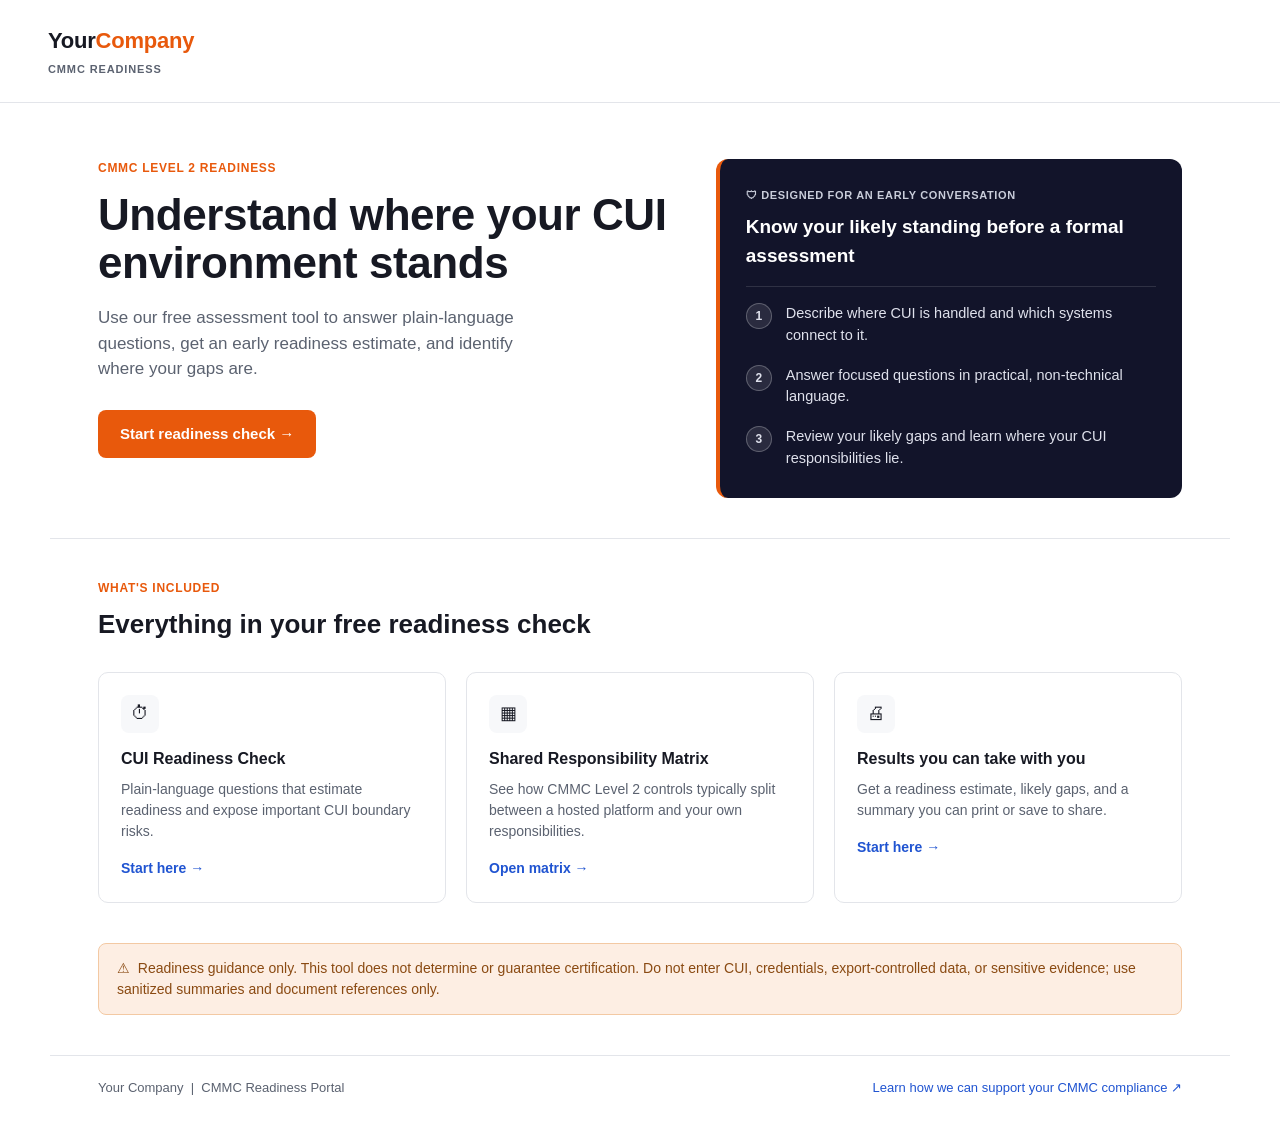
==== cmmc-readiness/index.html @ c978ec54 "Add CMMC Level 2 readiness self-assessment web app Static, dependency-free landing page + questionna" ====
<!doctype html>
<html lang="en">
<head>
  <meta charset="utf-8">
  <meta name="viewport" content="width=device-width, initial-scale=1">
  <title>CMMC Readiness Check</title>
  <link rel="stylesheet" href="styles.css">
</head>
<body>

  <header class="site-header">
    <div class="brand">
      <span class="brand-mark">Your<span>Company</span></span>
    </div>
    <div class="brand-sub" style="margin-top:4px;">CMMC Readiness</div>
  </header>

  <section class="hero">
    <div>
      <div class="eyebrow">CMMC Level 2 readiness</div>
      <h1>Understand where your CUI environment stands</h1>
      <p class="lead">
        Use our free assessment tool to answer plain-language questions, get an early
        readiness estimate, and identify where your gaps are.
      </p>
      <a class="btn btn-primary" href="app.html">Start readiness check &rarr;</a>
    </div>

    <div class="hero-card">
      <div class="tag">&#128737; Designed for an early conversation</div>
      <h3>Know your likely standing before a formal assessment</h3>
      <hr>
      <ol class="hero-steps">
        <li><span class="step-num">1</span><span>Describe where CUI is handled and which systems connect to it.</span></li>
        <li><span class="step-num">2</span><span>Answer focused questions in practical, non-technical language.</span></li>
        <li><span class="step-num">3</span><span>Review your likely gaps and learn where your CUI responsibilities lie.</span></li>
      </ol>
    </div>
  </section>

  <hr class="section-divider">

  <section class="section">
    <div class="eyebrow">What's included</div>
    <h2>Everything in your free readiness check</h2>
    <div class="card-grid">
      <div class="card">
        <div class="icon">&#9201;</div>
        <h3>CUI Readiness Check</h3>
        <p>Plain-language questions that estimate readiness and expose important CUI boundary risks.</p>
        <a href="app.html">Start here &rarr;</a>
      </div>
      <div class="card">
        <div class="icon">&#9638;</div>
        <h3>Shared Responsibility Matrix</h3>
        <p>See how CMMC Level 2 controls typically split between a hosted platform and your own responsibilities.</p>
        <a href="app.html">Open matrix &rarr;</a>
      </div>
      <div class="card">
        <div class="icon">&#128424;</div>
        <h3>Results you can take with you</h3>
        <p>Get a readiness estimate, likely gaps, and a summary you can print or save to share.</p>
        <a href="app.html">Start here &rarr;</a>
      </div>
    </div>
  </section>

  <section class="section" style="padding-top:0;">
    <div class="notice warning">
      &#9888;&nbsp; Readiness guidance only. This tool does not determine or guarantee certification.
      Do not enter CUI, credentials, export-controlled data, or sensitive evidence; use sanitized summaries and document references only.
    </div>
  </section>

  <footer class="site-footer">
    <span>Your Company &nbsp;|&nbsp; CMMC Readiness Portal</span>
    <a href="#">Learn how we can support your CMMC compliance &#8599;</a>
  </footer>

</body>
</html>
---- cmmc-readiness/styles.css ----
/* ==========================================================================
   CMMC Readiness Check — theme
   To re-skin: change the variables below (colors, logo text) and you're done.
   ========================================================================== */
:root {
  --color-bg: #ffffff;
  --color-bg-alt: #f7f8fa;
  --color-text: #171923;
  --color-text-muted: #5b6270;
  --color-border: #e3e5ea;

  --color-primary: #e8590c;      /* accent / CTA color */
  --color-primary-dark: #c94a09;
  --color-navy: #12142a;         /* dark panel / sidebar */
  --color-navy-alt: #1b1d38;

  --color-warning-bg: #fdeee3;
  --color-warning-border: #f3c9a3;
  --color-warning-text: #8a4a12;

  --color-caution-bg: #fff8e1;
  --color-caution-border: #f0dfa0;
  --color-caution-text: #6b5510;

  --color-tip-bg: #eef7f1;
  --color-tip-border: #cfe8d6;
  --color-tip-text: #205a35;

  --color-success: #1a7f4f;
  --color-link: #2054d1;

  --radius: 10px;
  --font: -apple-system, BlinkMacSystemFont, "Segoe UI", Roboto, Helvetica, Arial, sans-serif;
}

* { box-sizing: border-box; }

body {
  margin: 0;
  font-family: var(--font);
  color: var(--color-text);
  background: var(--color-bg);
  line-height: 1.5;
}

a { color: var(--color-link); text-decoration: none; }
a:hover { text-decoration: underline; }

.eyebrow {
  font-size: 12px;
  font-weight: 700;
  letter-spacing: 0.06em;
  text-transform: uppercase;
  color: var(--color-primary);
}

.btn {
  display: inline-flex;
  align-items: center;
  gap: 8px;
  border: none;
  border-radius: 8px;
  padding: 13px 22px;
  font-size: 15px;
  font-weight: 600;
  cursor: pointer;
  font-family: inherit;
}
.btn-primary { background: var(--color-primary); color: #fff; }
.btn-primary:hover { background: var(--color-primary-dark); }
.btn-primary:disabled { background: #f0b48a; cursor: not-allowed; }
.btn-secondary { background: transparent; color: var(--color-text); border: 1px solid var(--color-border); }
.btn-secondary:hover { background: var(--color-bg-alt); }

/* ---------- Landing page ---------- */
.site-header {
  padding: 24px 48px;
  border-bottom: 1px solid var(--color-border);
}
.brand { display: flex; align-items: baseline; gap: 12px; }
.brand-mark {
  font-size: 22px;
  font-weight: 800;
  letter-spacing: -0.01em;
  color: var(--color-text);
}
.brand-mark span { color: var(--color-primary); }
.brand-sub {
  font-size: 11px;
  font-weight: 700;
  letter-spacing: 0.08em;
  color: var(--color-text-muted);
  text-transform: uppercase;
}

.hero {
  max-width: 1180px;
  margin: 0 auto;
  padding: 56px 48px 40px;
  display: grid;
  grid-template-columns: 1.1fr 0.9fr;
  gap: 48px;
  align-items: start;
}
@media (max-width: 860px) { .hero { grid-template-columns: 1fr; } }

.hero h1 {
  font-size: 44px;
  line-height: 1.1;
  margin: 14px 0 18px;
  font-weight: 800;
  letter-spacing: -0.01em;
}
.hero p.lead {
  font-size: 17px;
  color: var(--color-text-muted);
  max-width: 46ch;
  margin-bottom: 28px;
}

.hero-card {
  background: var(--color-navy);
  color: #fff;
  border-radius: 12px;
  padding: 28px 26px;
  border-left: 4px solid var(--color-primary);
}
.hero-card .tag {
  display: flex;
  align-items: center;
  gap: 8px;
  font-size: 11px;
  font-weight: 700;
  letter-spacing: 0.06em;
  text-transform: uppercase;
  color: #c9cdda;
  margin-bottom: 10px;
}
.hero-card h3 { font-size: 19px; margin: 0 0 16px; font-weight: 700; }
.hero-card hr { border: none; border-top: 1px solid rgba(255,255,255,0.12); margin: 16px 0; }
.hero-steps { list-style: none; padding: 0; margin: 0; display: flex; flex-direction: column; gap: 18px; }
.hero-steps li { display: flex; gap: 14px; font-size: 14.5px; color: #dfe1ec; }
.step-num {
  flex: none;
  width: 26px; height: 26px;
  border-radius: 50%;
  background: rgba(255,255,255,0.1);
  border: 1px solid rgba(255,255,255,0.25);
  display: flex; align-items: center; justify-content: center;
  font-size: 12px; font-weight: 700;
}

.section {
  max-width: 1180px;
  margin: 0 auto;
  padding: 40px 48px;
}
.section-divider { border: none; border-top: 1px solid var(--color-border); max-width: 1180px; margin: 0 auto; }
.section h2 { font-size: 26px; margin: 8px 0 28px; font-weight: 800; }

.card-grid {
  display: grid;
  grid-template-columns: repeat(3, 1fr);
  gap: 20px;
}
@media (max-width: 860px) { .card-grid { grid-template-columns: 1fr; } }

.card {
  border: 1px solid var(--color-border);
  border-radius: var(--radius);
  padding: 22px;
}
.card .icon {
  width: 38px; height: 38px;
  border-radius: 8px;
  background: var(--color-bg-alt);
  display: flex; align-items: center; justify-content: center;
  font-size: 18px;
  margin-bottom: 14px;
}
.card h3 { font-size: 16px; margin: 0 0 8px; }
.card p { font-size: 14px; color: var(--color-text-muted); margin: 0 0 14px; }
.card a { font-size: 14px; font-weight: 600; }

.notice {
  border-radius: 8px;
  padding: 14px 18px;
  font-size: 14px;
  display: flex;
  gap: 10px;
  align-items: flex-start;
}
.notice.warning { background: var(--color-warning-bg); border: 1px solid var(--color-warning-border); color: var(--color-warning-text); }
.notice.caution { background: var(--color-caution-bg); border: 1px solid var(--color-caution-border); color: var(--color-caution-text); }
.notice.tip { background: var(--color-tip-bg); border: 1px solid var(--color-tip-border); color: var(--color-tip-text); }

.site-footer {
  max-width: 1180px;
  margin: 0 auto;
  padding: 22px 48px 40px;
  display: flex;
  justify-content: space-between;
  align-items: center;
  font-size: 13px;
  color: var(--color-text-muted);
  border-top: 1px solid var(--color-border);
}

/* ---------- App shell (questionnaire) ---------- */
.app-shell { display: flex; min-height: 100vh; }

.sidebar {
  width: 240px;
  flex: none;
  background: var(--color-navy);
  color: #fff;
  padding: 24px 18px;
}
.sidebar-title { font-size: 15px; font-weight: 700; margin: 0 0 2px; }
.sidebar-sub { font-size: 12px; color: #a9adc0; margin: 0 0 22px; }
.nav-list { list-style: none; margin: 0; padding: 0; display: flex; flex-direction: column; gap: 2px; }
.nav-item {
  display: flex; align-items: center; gap: 10px;
  padding: 10px 12px;
  border-radius: 7px;
  font-size: 14px;
  color: #cfd2e2;
  cursor: pointer;
}
.nav-item:hover { background: rgba(255,255,255,0.06); }
.nav-item.active { background: rgba(255,255,255,0.1); color: #fff; font-weight: 600; }

.main {
  flex: 1;
  min-width: 0;
  background: var(--color-bg-alt);
  padding: 28px 40px 100px;
}
.main-inner { max-width: 920px; margin: 0 auto; display: flex; flex-direction: column; gap: 18px; }

.panel {
  background: #fff;
  border: 1px solid var(--color-border);
  border-radius: var(--radius);
  padding: 22px 24px;
}

.progress-head { display: flex; justify-content: space-between; align-items: baseline; margin-bottom: 10px; }
.progress-label { font-size: 13px; color: var(--color-text-muted); }
.progress-count { font-size: 22px; font-weight: 800; }
.progress-pct { font-size: 13px; color: var(--color-text-muted); }
.progress-track { height: 8px; background: var(--color-border); border-radius: 999px; overflow: hidden; }
.progress-fill { height: 100%; background: var(--color-primary); border-radius: 999px; transition: width 0.2s ease; }

.field-grid { display: grid; grid-template-columns: repeat(3, 1fr); gap: 16px; }
@media (max-width: 720px) { .field-grid { grid-template-columns: 1fr; } }
.field label { display: block; font-size: 13px; font-weight: 600; margin-bottom: 6px; }
.field input, .field select {
  width: 100%;
  padding: 10px 12px;
  border-radius: 7px;
  border: 1px solid var(--color-border);
  font-size: 14px;
  font-family: inherit;
  background: #fff;
}
.field input:focus, .field select:focus { outline: 2px solid var(--color-primary); outline-offset: 1px; }

.section-title { font-size: 16px; font-weight: 700; margin: 0 0 4px; }
.section-desc { font-size: 13.5px; color: var(--color-text-muted); margin: 0 0 16px; }

.badge {
  display: inline-block;
  background: var(--color-caution-bg);
  border: 1px solid var(--color-caution-border);
  color: var(--color-caution-text);
  font-size: 12px;
  font-weight: 700;
  padding: 3px 10px;
  border-radius: 999px;
}

.question {
  display: flex;
  gap: 16px;
  padding: 20px 0;
  border-top: 1px solid var(--color-border);
}
.question:first-child { border-top: none; padding-top: 4px; }
.q-num {
  flex: none;
  width: 28px; height: 28px;
  border-radius: 50%;
  background: var(--color-navy);
  color: #fff;
  display: flex; align-items: center; justify-content: center;
  font-size: 12px; font-weight: 700;
  margin-top: 2px;
}
.q-body { flex: 1; min-width: 0; }
.q-cat { font-size: 11.5px; font-weight: 800; letter-spacing: 0.04em; color: var(--color-primary); text-transform: uppercase; margin-bottom: 6px; }
.q-text { font-size: 15.5px; font-weight: 700; margin: 0 0 6px; }
.q-help { font-size: 13.5px; color: var(--color-text-muted); margin: 0 0 10px; }
.q-toggle { font-size: 13px; font-weight: 600; cursor: pointer; user-select: none; display: inline-flex; align-items: center; gap: 6px; }
.q-tip { margin-top: 10px; }

.answer-row { display: flex; gap: 8px; flex: none; padding-top: 2px; flex-wrap: wrap; align-self: flex-start; }
.answer-btn {
  border: 1px solid var(--color-border);
  background: #fff;
  border-radius: 7px;
  padding: 9px 16px;
  font-size: 13.5px;
  font-weight: 600;
  cursor: pointer;
  font-family: inherit;
  color: var(--color-text);
}
.answer-btn:hover { background: var(--color-bg-alt); }
.answer-btn.selected-yes { border-color: var(--color-success); color: var(--color-success); background: #eaf7f0; }
.answer-btn.selected-partly { border-color: #b9860a; color: #8a6408; background: #fff6e0; }
.answer-btn.selected-no { border-color: #c0392b; color: #c0392b; background: #fdecea; }
.answer-btn.selected-notsure { border-color: var(--color-text-muted); color: var(--color-text-muted); background: var(--color-bg-alt); }

@media (max-width: 720px) {
  .question { flex-direction: column; }
  .answer-row { align-self: stretch; }
}

.sticky-submit {
  position: sticky;
  bottom: 0;
  background: #fff;
  border-top: 1px solid var(--color-border);
  padding: 14px 24px;
  display: flex;
  justify-content: flex-end;
  align-items: center;
  gap: 14px;
  border-radius: 0 0 var(--radius) var(--radius);
}
.sticky-submit .status { font-size: 13.5px; color: var(--color-text-muted); margin-right: auto; }

.source-links { font-size: 12.5px; color: var(--color-text-muted); display: flex; gap: 16px; align-items: center; margin-top: 4px; }

/* ---------- Results ---------- */
.score-wrap { display: flex; align-items: center; gap: 28px; }
.score-ring {
  width: 120px; height: 120px;
  border-radius: 50%;
  display: flex; align-items: center; justify-content: center;
  flex: none;
  font-size: 28px;
  font-weight: 800;
  color: #fff;
}
.gap-list { list-style: none; margin: 0; padding: 0; display: flex; flex-direction: column; gap: 10px; }
.gap-item { display: flex; gap: 10px; padding: 12px 14px; border: 1px solid var(--color-border); border-radius: 8px; font-size: 14px; }
.gap-status { font-weight: 700; font-size: 12px; text-transform: uppercase; flex: none; width: 70px; }

/* ---------- Matrix ---------- */
.matrix-table { width: 100%; border-collapse: collapse; font-size: 13.5px; }
.matrix-table th, .matrix-table td { border: 1px solid var(--color-border); padding: 10px 12px; text-align: left; vertical-align: top; }
.matrix-table th { background: var(--color-bg-alt); font-size: 12.5px; text-transform: uppercase; letter-spacing: 0.03em; }
.table-scroll { overflow-x: auto; }

@media print {
  .sidebar, .sticky-submit, .no-print { display: none !important; }
  .main { padding: 0; background: #fff; }
}
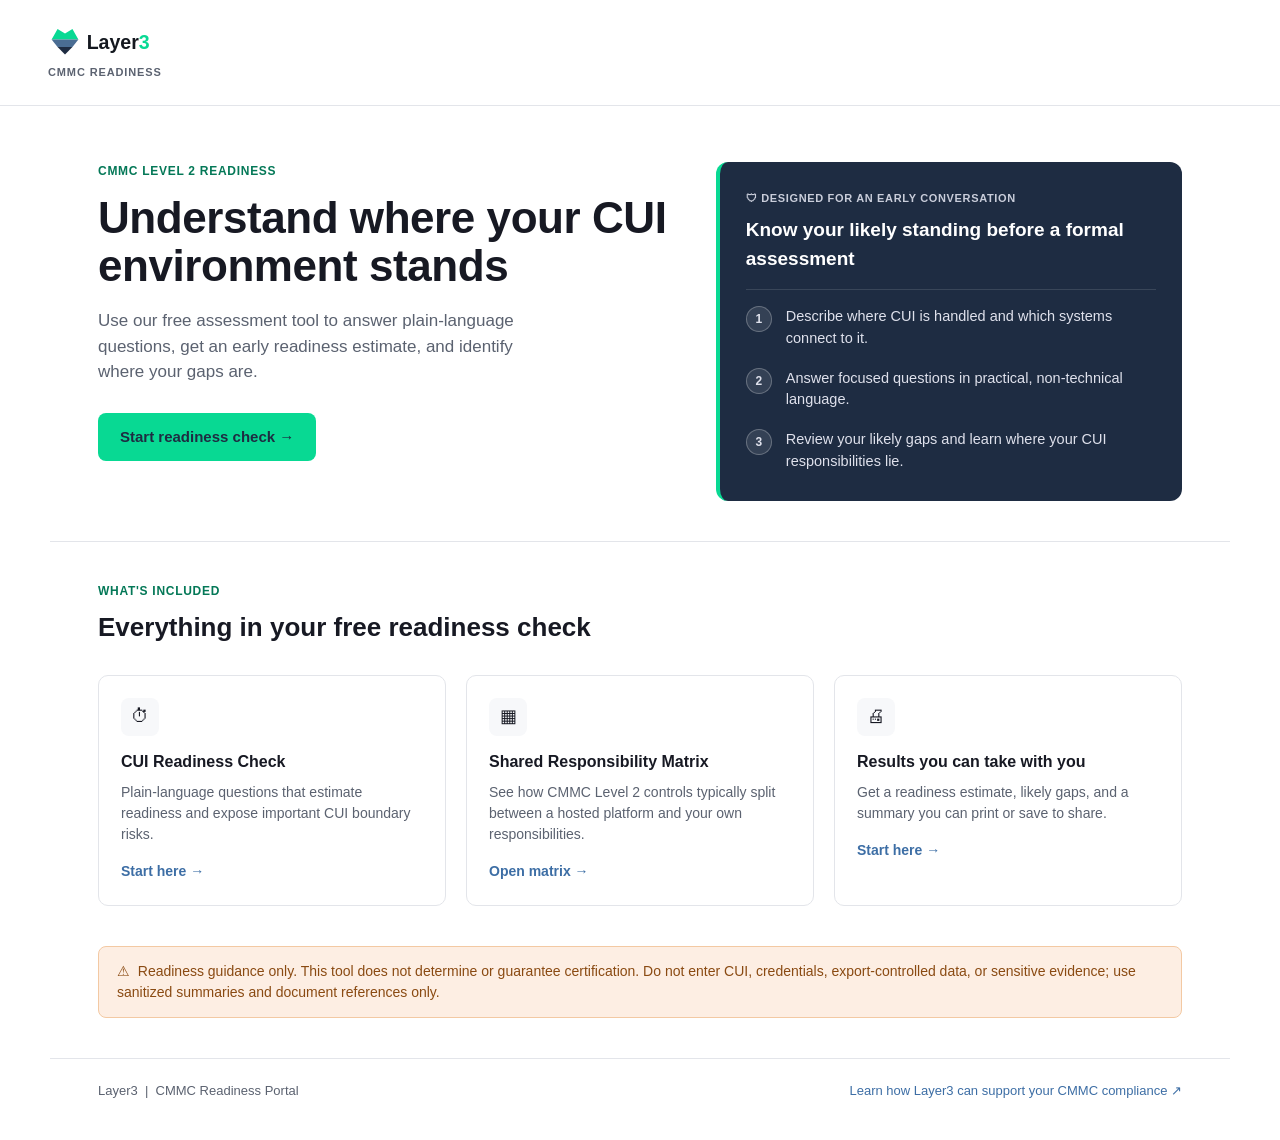
==== commit 917e4c34: "Apply Layer3 branding: logo and color scheme Recreated the Layer3 mark (mint chevron / slate / navy " ====
--- a/cmmc-readiness/index.html
+++ b/cmmc-readiness/index.html
@@ -3,16 +3,17 @@
 <head>
   <meta charset="utf-8">
   <meta name="viewport" content="width=device-width, initial-scale=1">
-  <title>CMMC Readiness Check</title>
+  <title>Layer3 CMMC Readiness Check</title>
+  <link rel="icon" type="image/svg+xml" href="assets/logo-mark.svg">
   <link rel="stylesheet" href="styles.css">
 </head>
 <body>
 
   <header class="site-header">
     <div class="brand">
-      <span class="brand-mark">Your<span>Company</span></span>
+      <img class="brand-logo" src="assets/logo.svg" alt="Layer3" height="34">
     </div>
-    <div class="brand-sub" style="margin-top:4px;">CMMC Readiness</div>
+    <div class="brand-sub" style="margin-top:6px;">CMMC Readiness</div>
   </header>
 
   <section class="hero">
@@ -73,8 +74,8 @@
   </section>
 
   <footer class="site-footer">
-    <span>Your Company &nbsp;|&nbsp; CMMC Readiness Portal</span>
-    <a href="#">Learn how we can support your CMMC compliance &#8599;</a>
+    <span>Layer3 &nbsp;|&nbsp; CMMC Readiness Portal</span>
+    <a href="#">Learn how Layer3 can support your CMMC compliance &#8599;</a>
   </footer>
 
 </body>
--- a/cmmc-readiness/styles.css
+++ b/cmmc-readiness/styles.css
@@ -9,10 +9,12 @@
   --color-text-muted: #5b6270;
   --color-border: #e3e5ea;
 
-  --color-primary: #e8590c;      /* accent / CTA color */
-  --color-primary-dark: #c94a09;
-  --color-navy: #12142a;         /* dark panel / sidebar */
-  --color-navy-alt: #1b1d38;
+  --color-primary: #08d993;      /* Layer3 mint green — accent / CTA color */
+  --color-primary-dark: #06b87c;
+  --color-primary-text: #047857; /* darker green for small text on white (contrast-safe) */
+  --color-slate: #4a6d93;        /* Layer3 slate blue — secondary accent */
+  --color-navy: #1e2c42;         /* Layer3 navy — dark panel / sidebar */
+  --color-navy-alt: #17233a;
 
   --color-warning-bg: #fdeee3;
   --color-warning-border: #f3c9a3;
@@ -22,12 +24,12 @@
   --color-caution-border: #f0dfa0;
   --color-caution-text: #6b5510;
 
-  --color-tip-bg: #eef7f1;
-  --color-tip-border: #cfe8d6;
-  --color-tip-text: #205a35;
-
-  --color-success: #1a7f4f;
-  --color-link: #2054d1;
+  --color-tip-bg: #eaf9f2;
+  --color-tip-border: #b9e8d3;
+  --color-tip-text: #0d6b48;
+
+  --color-success: #0aa96c;
+  --color-link: #3d6ea5;
 
   --radius: 10px;
   --font: -apple-system, BlinkMacSystemFont, "Segoe UI", Roboto, Helvetica, Arial, sans-serif;
@@ -51,7 +53,7 @@
   font-weight: 700;
   letter-spacing: 0.06em;
   text-transform: uppercase;
-  color: var(--color-primary);
+  color: var(--color-primary-text);
 }
 
 .btn {
@@ -66,9 +68,9 @@
   cursor: pointer;
   font-family: inherit;
 }
-.btn-primary { background: var(--color-primary); color: #fff; }
+.btn-primary { background: var(--color-primary); color: var(--color-navy); }
 .btn-primary:hover { background: var(--color-primary-dark); }
-.btn-primary:disabled { background: #f0b48a; cursor: not-allowed; }
+.btn-primary:disabled { background: var(--color-border); color: var(--color-text-muted); cursor: not-allowed; }
 .btn-secondary { background: transparent; color: var(--color-text); border: 1px solid var(--color-border); }
 .btn-secondary:hover { background: var(--color-bg-alt); }
 
@@ -78,6 +80,7 @@
   border-bottom: 1px solid var(--color-border);
 }
 .brand { display: flex; align-items: baseline; gap: 12px; }
+.brand-logo { display: block; width: auto; }
 .brand-mark {
   font-size: 22px;
   font-weight: 800;
@@ -216,7 +219,9 @@
   color: #fff;
   padding: 24px 18px;
 }
-.sidebar-title { font-size: 15px; font-weight: 700; margin: 0 0 2px; }
+.sidebar-brand { display: flex; align-items: center; gap: 8px; margin-bottom: 18px; }
+.sidebar-brand span { font-size: 15px; font-weight: 800; color: #fff; }
+.sidebar-title { font-size: 13px; font-weight: 700; margin: 0 0 2px; color: #cfd2e2; }
 .sidebar-sub { font-size: 12px; color: #a9adc0; margin: 0 0 22px; }
 .nav-list { list-style: none; margin: 0; padding: 0; display: flex; flex-direction: column; gap: 2px; }
 .nav-item {
@@ -298,7 +303,7 @@
   margin-top: 2px;
 }
 .q-body { flex: 1; min-width: 0; }
-.q-cat { font-size: 11.5px; font-weight: 800; letter-spacing: 0.04em; color: var(--color-primary); text-transform: uppercase; margin-bottom: 6px; }
+.q-cat { font-size: 11.5px; font-weight: 800; letter-spacing: 0.04em; color: var(--color-primary-text); text-transform: uppercase; margin-bottom: 6px; }
 .q-text { font-size: 15.5px; font-weight: 700; margin: 0 0 6px; }
 .q-help { font-size: 13.5px; color: var(--color-text-muted); margin: 0 0 10px; }
 .q-toggle { font-size: 13px; font-weight: 600; cursor: pointer; user-select: none; display: inline-flex; align-items: center; gap: 6px; }
